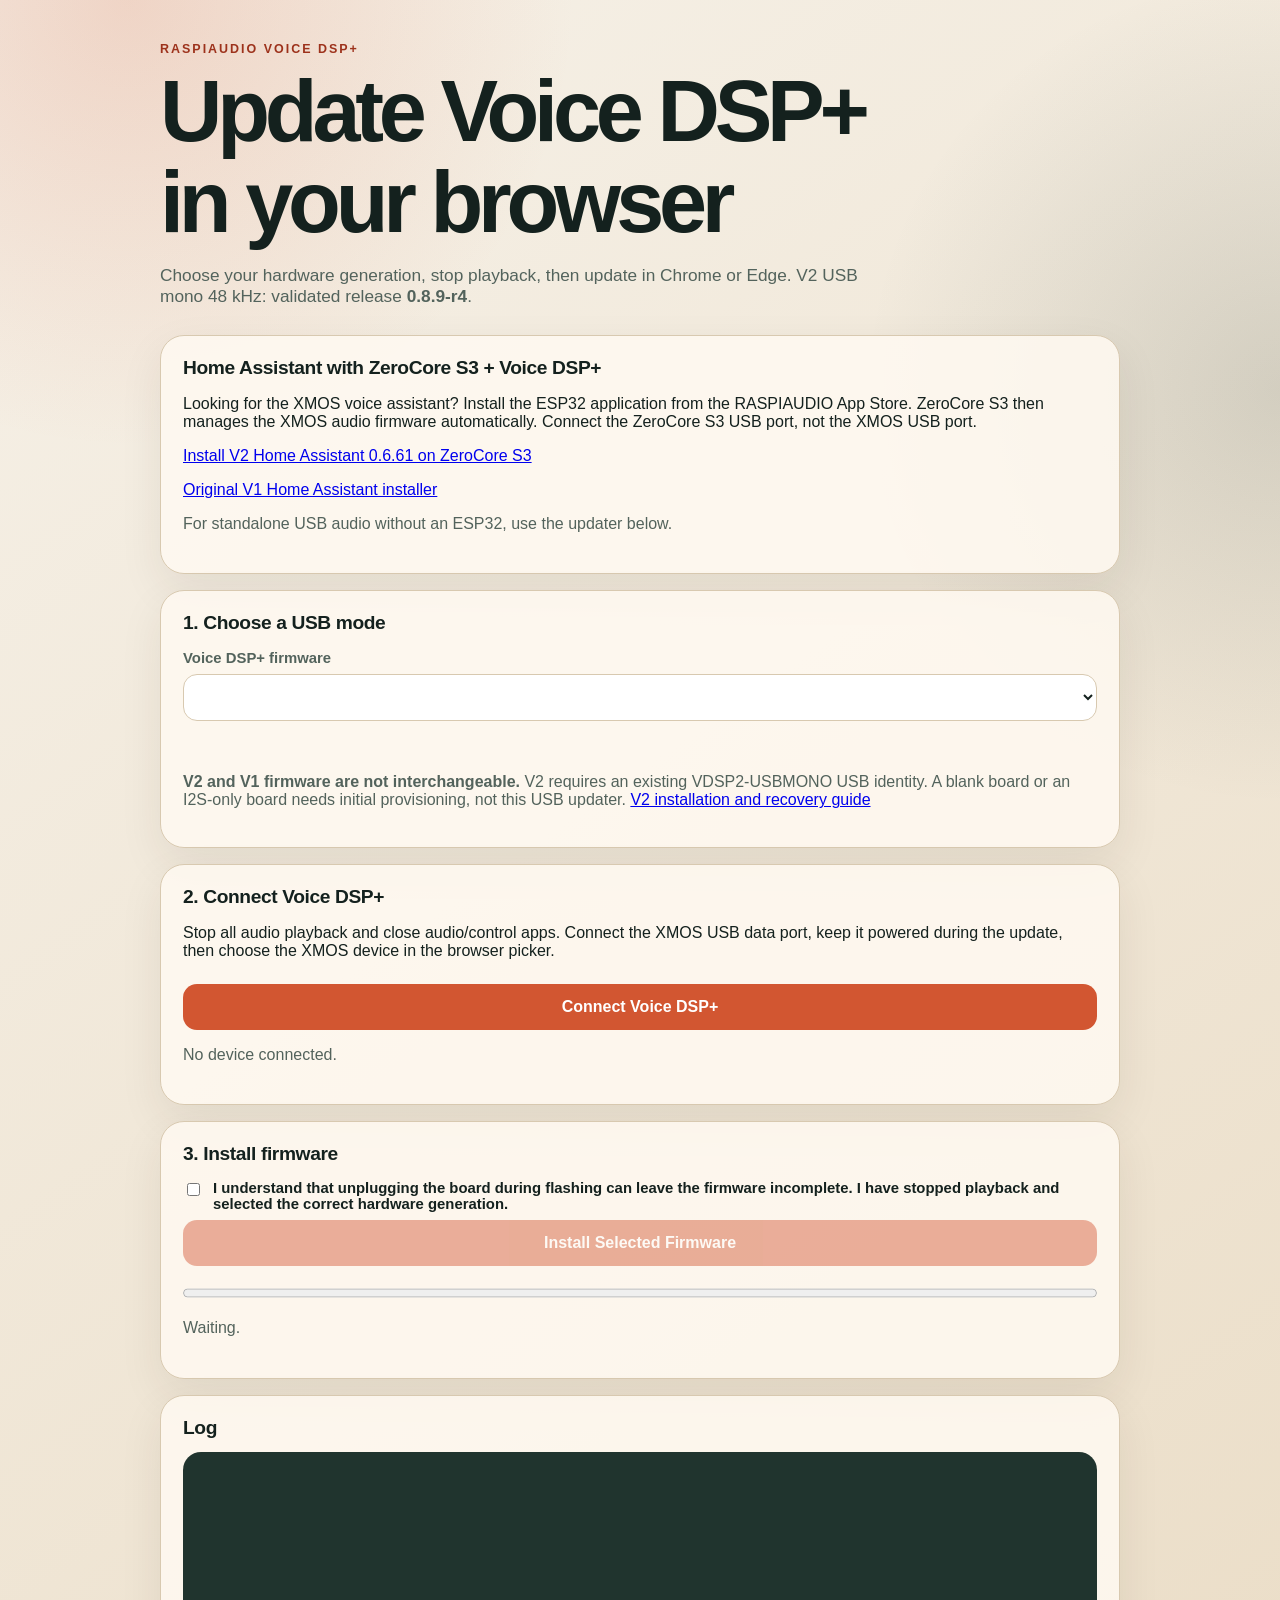
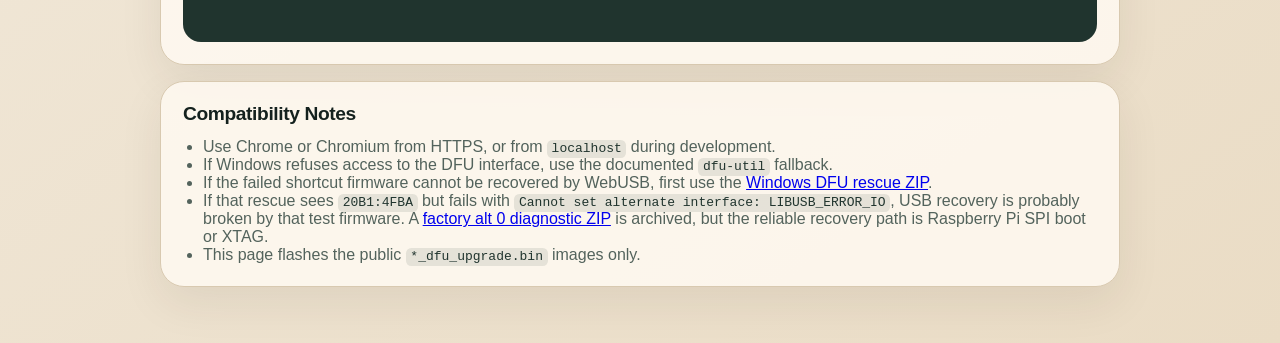
==== USB/WebInstaller/index.html @ 4074d1c8 "Deploy validated V2 web installers and add direct setup links" ====
<!doctype html>
<html lang="en">
  <head>
    <meta charset="utf-8">
    <meta name="viewport" content="width=device-width, initial-scale=1">
    <title>Voice DSP+ Web Firmware Updater</title>
    <link rel="stylesheet" href="styles.css">
  </head>
  <body>
    <main class="shell">
      <section class="hero">
        <p class="eyebrow">RASPIAUDIO VOICE DSP+</p>
        <h1>Update Voice DSP+ in your browser</h1>
        <p>
          Choose your hardware generation, stop playback, then update in Chrome
          or Edge. V2 USB mono 48 kHz: validated release <strong>0.8.9-r4</strong>.
        </p>
      </section>

      <section class="panel" aria-labelledby="home-assistant-heading">
        <h2 id="home-assistant-heading">Home Assistant with ZeroCore S3 + Voice DSP+</h2>
        <p>
          Looking for the XMOS voice assistant? Install the ESP32 application
          from the RASPIAUDIO App Store. ZeroCore S3 then manages the XMOS audio
          firmware automatically. Connect the ZeroCore S3 USB port, not the XMOS USB port.
        </p>
        <p>
          <a href="https://apps.raspiaudio.com/#device=ZeroCoreS3&amp;application=VoiceDSPV2" target="_blank" rel="noopener">
            Install V2 Home Assistant 0.6.61 on ZeroCore S3
          </a>
        </p>
        <p><a href="https://apps.raspiaudio.com/#device=ZeroCoreS3&amp;application=HomeAssistant">Original V1 Home Assistant installer</a></p>
        <p class="details">For standalone USB audio without an ESP32, use the updater below.</p>
      </section>

      <section class="panel">
        <h2>1. Choose a USB mode</h2>
        <label for="firmwareSelect">Voice DSP+ firmware</label>
        <select id="firmwareSelect"></select>
        <p id="firmwareDetails" class="details"></p>
        <p class="details"><strong>V2 and V1 firmware are not interchangeable.</strong>
          V2 requires an existing VDSP2-USBMONO USB identity. A blank board or an
          I2S-only board needs initial provisioning, not this USB updater.
          <a href="https://github.com/RASPIAUDIO/Voice-DSP-Plus/blob/V2/USB/Firmware/README.md">V2 installation and recovery guide</a></p>
      </section>

      <section id="connectPanel" class="panel">
        <h2>2. Connect Voice DSP+</h2>
        <p>
          Stop all audio playback and close audio/control apps. Connect the XMOS USB data port, keep it powered during the update, then
          choose the XMOS device in the browser picker.
        </p>
        <button id="connectButton" type="button">Connect Voice DSP+</button>
        <p id="deviceStatus" class="details">No device connected.</p>
      </section>

      <section id="flashPanel" class="panel">
        <h2>3. Install firmware</h2>
        <label class="confirm">
          <input id="confirmCheckbox" type="checkbox">
          I understand that unplugging the board during flashing can leave the
          firmware incomplete. I have stopped playback and selected the correct hardware generation.
        </label>
        <button id="flashButton" type="button" disabled>Install Selected Firmware</button>
        <progress id="progress" value="0" max="100"></progress>
        <p id="progressText" class="details">Waiting.</p>
      </section>

      <section class="panel log-panel">
        <h2>Log</h2>
        <pre id="log"></pre>
      </section>

      <section class="notes">
        <h2>Compatibility Notes</h2>
        <ul>
          <li>Use Chrome or Chromium from HTTPS, or from <code>localhost</code> during development.</li>
          <li>If Windows refuses access to the DFU interface, use the documented <code>dfu-util</code> fallback.</li>
          <li>If the failed shortcut firmware cannot be recovered by WebUSB, first use the <a href="../rescue/pi-ai-mic-dfu-rescue-4fba-windows.zip">Windows DFU rescue ZIP</a>.</li>
          <li>If that rescue sees <code>20B1:4FBA</code> but fails with <code>Cannot set alternate interface: LIBUSB_ERROR_IO</code>, USB recovery is probably broken by that test firmware. A <a href="../rescue/pi-ai-mic-dfu-rescue-4fba-factory-alt0-windows.zip">factory alt 0 diagnostic ZIP</a> is archived, but the reliable recovery path is Raspberry Pi SPI boot or XTAG.</li>
          <li>This page flashes the public <code>*_dfu_upgrade.bin</code> images only.</li>
        </ul>
      </section>
    </main>
    <script src="app-v2-089.js" type="module"></script>
  </body>
</html>
---- USB/WebInstaller/styles.css ----
:root {
  --bg: #f6f1e8;
  --ink: #14211e;
  --muted: #53635c;
  --panel: #fffaf1;
  --line: #d8c9b0;
  --accent: #d25631;
  --accent-dark: #9d321c;
  --code: #20342e;
}

* {
  box-sizing: border-box;
}

body {
  margin: 0;
  min-height: 100vh;
  color: var(--ink);
  background:
    radial-gradient(circle at 10% 0%, rgba(210, 86, 49, 0.18), transparent 28rem),
    radial-gradient(circle at 100% 20%, rgba(32, 52, 46, 0.14), transparent 26rem),
    linear-gradient(145deg, #f6f1e8, #eadcc5);
  font-family: "Aptos", "Segoe UI", sans-serif;
}

.shell {
  width: min(960px, calc(100% - 32px));
  margin: 0 auto;
  padding: 42px 0 56px;
}

.hero {
  margin-bottom: 28px;
}

.eyebrow {
  margin: 0 0 10px;
  color: var(--accent-dark);
  font-size: 0.78rem;
  font-weight: 800;
  letter-spacing: 0.16em;
  text-transform: uppercase;
}

h1,
h2 {
  margin: 0;
  line-height: 1.05;
}

h1 {
  max-width: 760px;
  font-size: clamp(2.4rem, 7vw, 5.4rem);
  letter-spacing: -0.06em;
}

h2 {
  font-size: 1.2rem;
  letter-spacing: -0.02em;
}

.hero p:last-child {
  max-width: 720px;
  margin: 18px 0 0;
  color: var(--muted);
  font-size: 1.08rem;
}

.panel,
.notes {
  margin-top: 16px;
  padding: 22px;
  border: 1px solid var(--line);
  border-radius: 24px;
  background: rgba(255, 250, 241, 0.86);
  box-shadow: 0 16px 44px rgba(48, 36, 20, 0.08);
}

label {
  display: block;
  margin-top: 16px;
  color: var(--muted);
  font-size: 0.93rem;
  font-weight: 700;
}

select,
button {
  width: 100%;
  margin-top: 8px;
  border-radius: 14px;
  font: inherit;
}

select {
  padding: 13px 14px;
  border: 1px solid var(--line);
  color: var(--ink);
  background: white;
}

button {
  padding: 14px 16px;
  border: 0;
  color: white;
  background: var(--accent);
  font-weight: 800;
  cursor: pointer;
}

button:hover:not(:disabled) {
  background: var(--accent-dark);
}

button:disabled {
  opacity: 0.45;
  cursor: not-allowed;
}

.details {
  min-height: 1.3em;
  color: var(--muted);
}

.badge {
  display: inline-block;
  margin: 0 0 12px;
  padding: 6px 10px;
  border-radius: 999px;
  color: var(--panel);
  background: var(--code);
  font-size: 0.75rem;
  font-weight: 800;
  letter-spacing: 0.08em;
  text-transform: uppercase;
}

.rpi-panel > p:not(.badge) {
  color: var(--muted);
}

.status-pending,
.status-validated {
  display: inline-block;
  margin-left: 6px;
  padding: 4px 8px;
  border-radius: 999px;
  font-size: 0.68rem;
  font-weight: 800;
  letter-spacing: 0.04em;
  vertical-align: middle;
  text-transform: uppercase;
}

.status-pending {
  color: #6d310d;
  background: #ffd8a8;
}

.status-validated {
  color: #173f2d;
  background: #ccebdc;
}

.download-link {
  display: inline-block;
  margin-top: 8px;
  padding: 13px 16px;
  border-radius: 14px;
  color: white;
  background: var(--accent);
  font-weight: 800;
  text-decoration: none;
}

.download-link:hover {
  background: var(--accent-dark);
}

[hidden] {
  display: none !important;
}

.confirm {
  display: flex;
  gap: 10px;
  align-items: flex-start;
  color: var(--ink);
  font-weight: 600;
}

.confirm input {
  width: auto;
  margin-top: 3px;
}

progress {
  width: 100%;
  height: 18px;
  margin-top: 18px;
  accent-color: var(--accent);
}

pre {
  min-height: 190px;
  max-height: 320px;
  overflow: auto;
  margin: 14px 0 0;
  padding: 16px;
  border-radius: 18px;
  color: #f9f4e8;
  background: var(--code);
  white-space: pre-wrap;
}

code {
  padding: 0.1em 0.35em;
  border-radius: 0.4em;
  color: var(--code);
  background: rgba(32, 52, 46, 0.1);
}

.notes ul {
  margin: 14px 0 0;
  padding-left: 20px;
  color: var(--muted);
}

@media (max-width: 640px) {
  .shell {
    width: min(100% - 20px, 960px);
    padding-top: 24px;
  }

  .panel,
  .notes {
    border-radius: 18px;
    padding: 18px;
  }
}
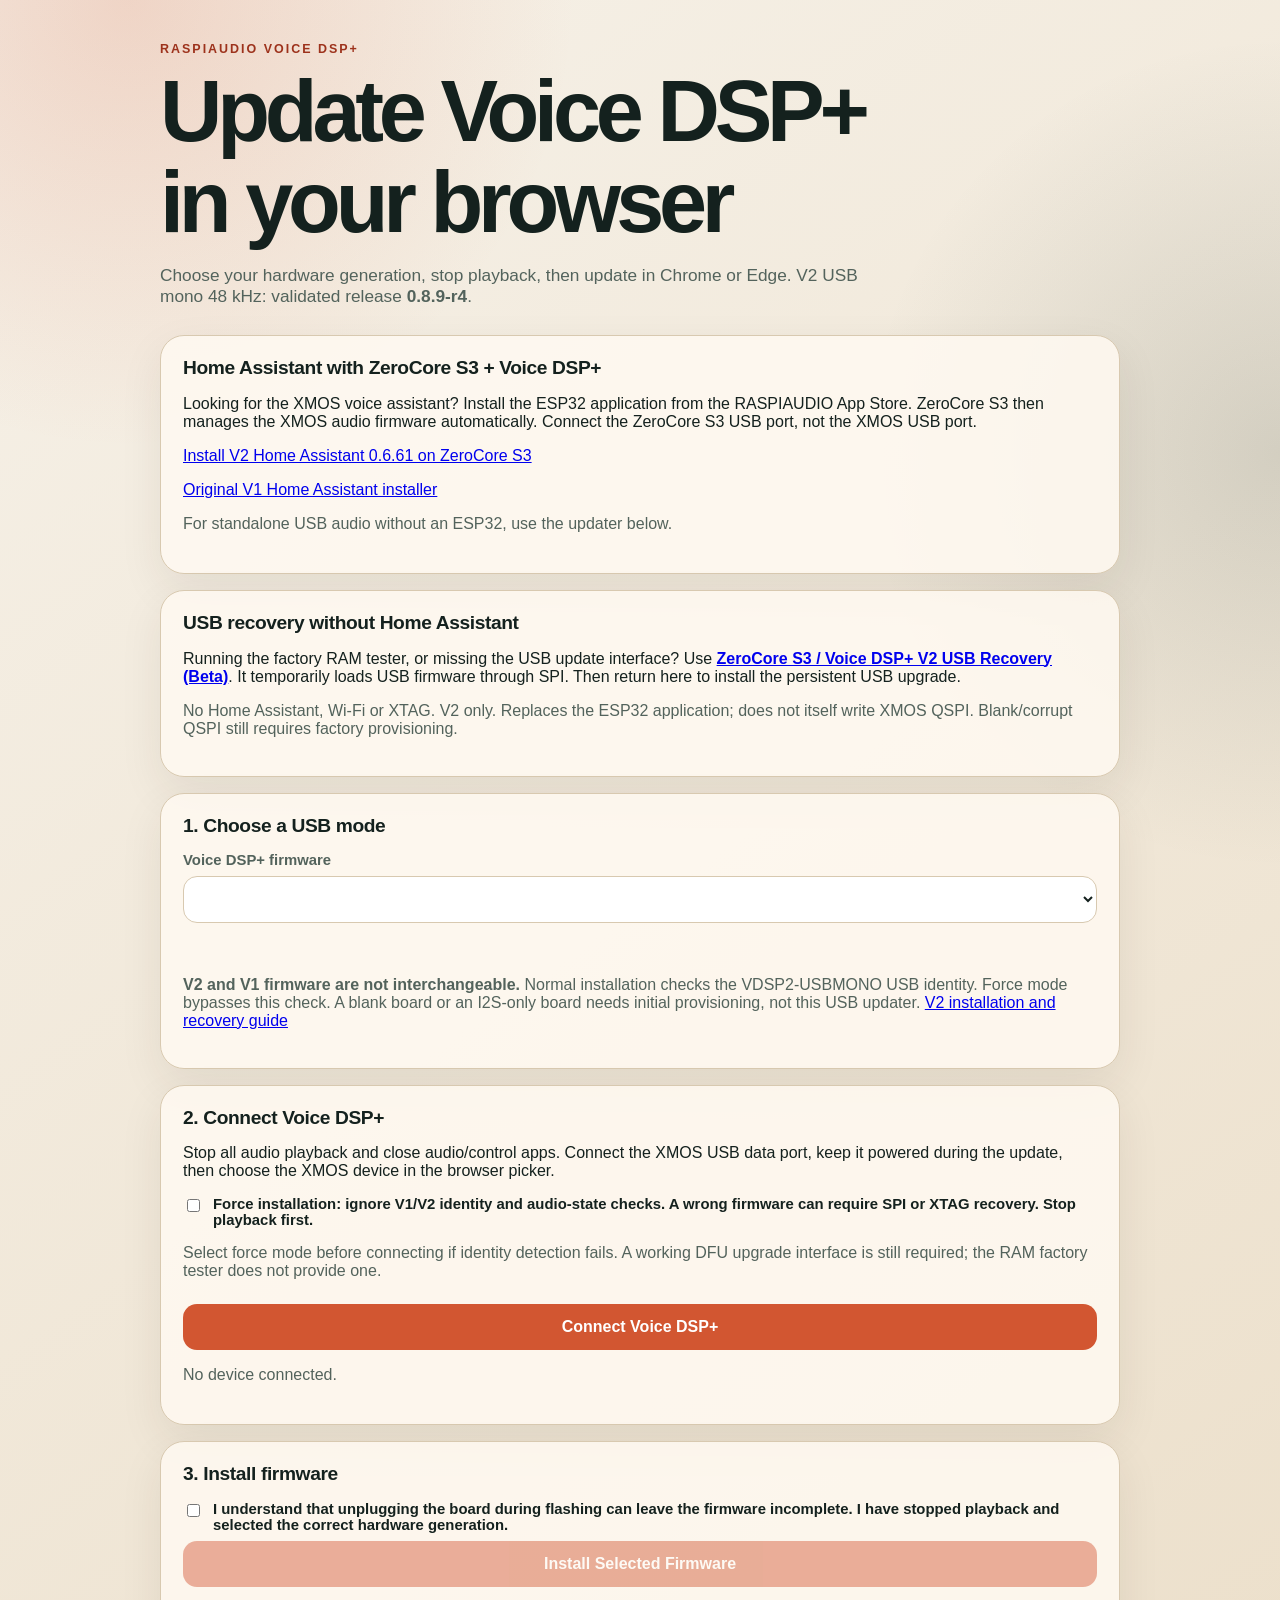
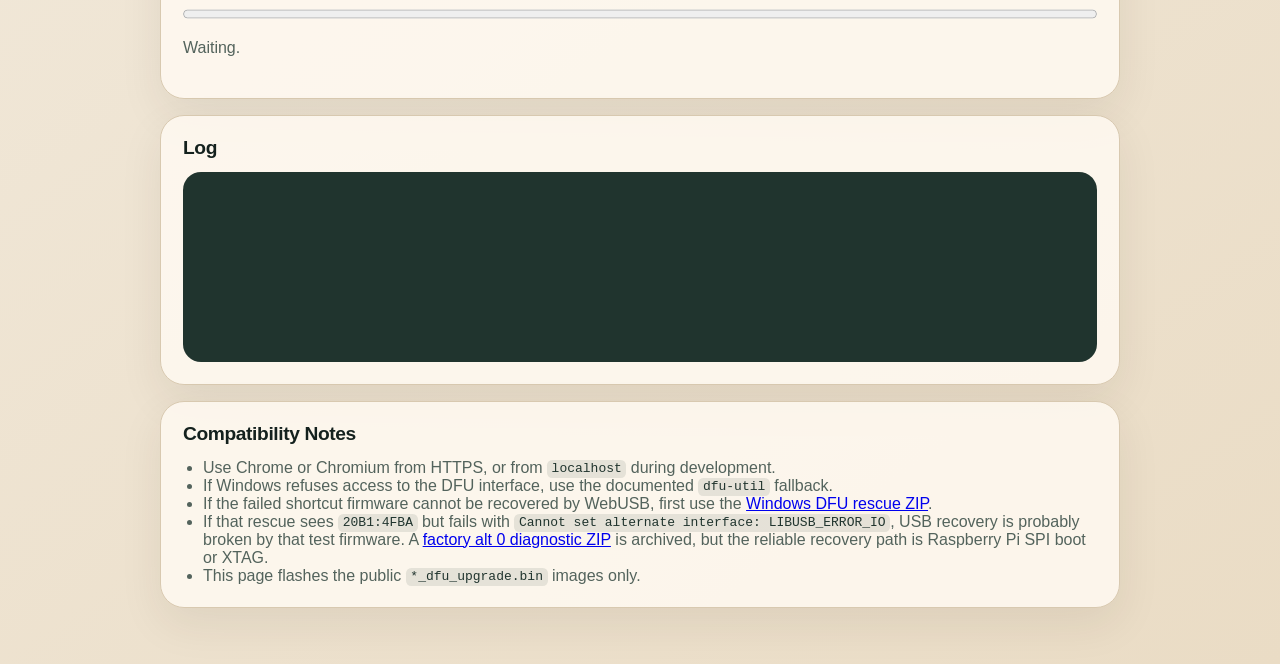
==== commit e2fa589d: "Add forced DFU mode and direct ZeroCore USB Recovery entry point" ====
--- a/USB/WebInstaller/index.html
+++ b/USB/WebInstaller/index.html
@@ -34,12 +34,21 @@
       </section>
 
       <section class="panel">
+        <h2>USB recovery without Home Assistant</h2>
+        <p>Running the factory RAM tester, or missing the USB update interface?
+          Use <a href="https://apps.raspiaudio.com/#device=ZeroCoreS3&amp;application=USBRecovery" target="_blank" rel="noopener"><strong>ZeroCore S3 / Voice DSP+ V2 USB Recovery (Beta)</strong></a>.
+          It temporarily loads USB firmware through SPI. Then return here to install the persistent USB upgrade.</p>
+        <p class="details">No Home Assistant, Wi-Fi or XTAG. V2 only. Replaces the ESP32 application;
+          does not itself write XMOS QSPI. Blank/corrupt QSPI still requires factory provisioning.</p>
+      </section>
+
+      <section class="panel">
         <h2>1. Choose a USB mode</h2>
         <label for="firmwareSelect">Voice DSP+ firmware</label>
         <select id="firmwareSelect"></select>
         <p id="firmwareDetails" class="details"></p>
         <p class="details"><strong>V2 and V1 firmware are not interchangeable.</strong>
-          V2 requires an existing VDSP2-USBMONO USB identity. A blank board or an
+          Normal installation checks the VDSP2-USBMONO USB identity. Force mode bypasses this check. A blank board or an
           I2S-only board needs initial provisioning, not this USB updater.
           <a href="https://github.com/RASPIAUDIO/Voice-DSP-Plus/blob/V2/USB/Firmware/README.md">V2 installation and recovery guide</a></p>
       </section>
@@ -50,6 +59,13 @@
           Stop all audio playback and close audio/control apps. Connect the XMOS USB data port, keep it powered during the update, then
           choose the XMOS device in the browser picker.
         </p>
+        <label class="confirm">
+          <input id="forceCheckbox" type="checkbox">
+          Force installation: ignore V1/V2 identity and audio-state checks.
+          A wrong firmware can require SPI or XTAG recovery. Stop playback first.
+        </label>
+        <p class="details">Select force mode before connecting if identity detection fails.
+          A working DFU upgrade interface is still required; the RAM factory tester does not provide one.</p>
         <button id="connectButton" type="button">Connect Voice DSP+</button>
         <p id="deviceStatus" class="details">No device connected.</p>
       </section>
@@ -82,6 +98,6 @@
         </ul>
       </section>
     </main>
-    <script src="app-v2-089.js" type="module"></script>
+    <script src="app-v2-089-r4.js" type="module"></script>
   </body>
 </html>
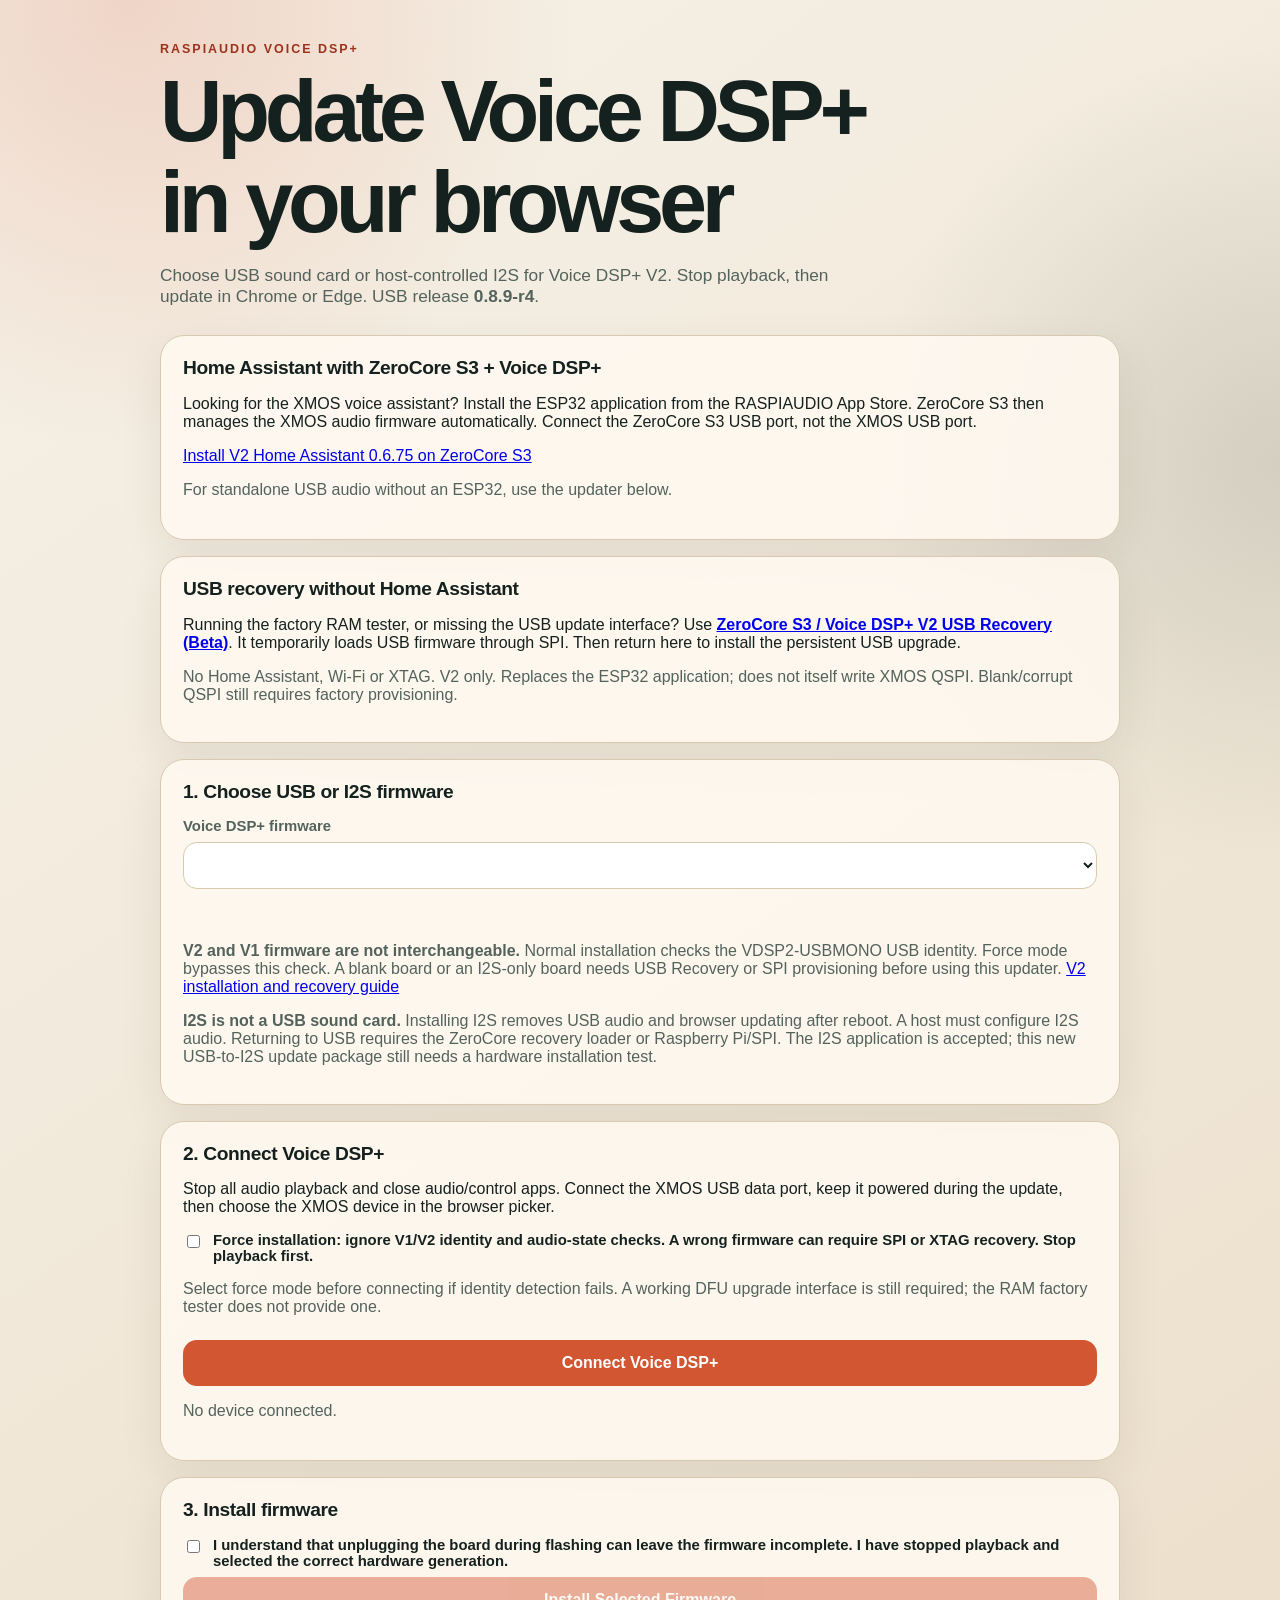
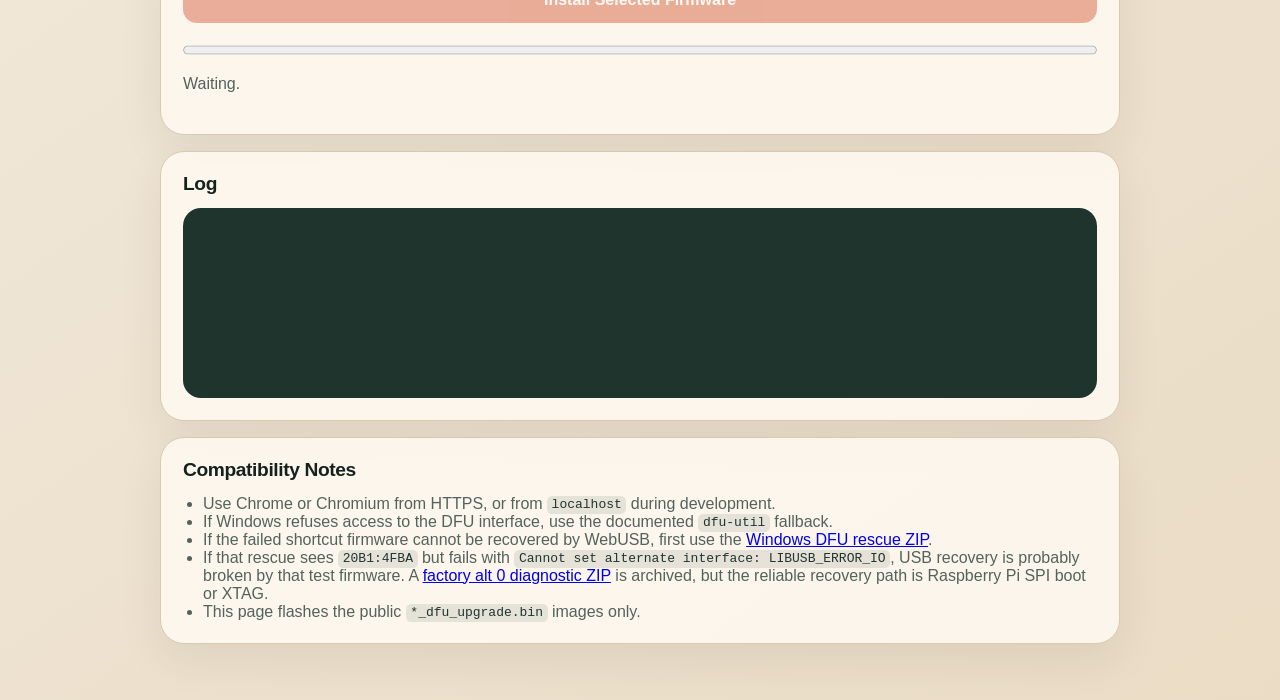
==== commit 1c373a76: "Publish V2-only USB and I2S web installer catalog" ====
--- a/USB/WebInstaller/index.html
+++ b/USB/WebInstaller/index.html
@@ -12,8 +12,8 @@
         <p class="eyebrow">RASPIAUDIO VOICE DSP+</p>
         <h1>Update Voice DSP+ in your browser</h1>
         <p>
-          Choose your hardware generation, stop playback, then update in Chrome
-          or Edge. V2 USB mono 48 kHz: validated release <strong>0.8.9-r4</strong>.
+          Choose USB sound card or host-controlled I2S for Voice DSP+ V2.
+          Stop playback, then update in Chrome or Edge. USB release <strong>0.8.9-r4</strong>.
         </p>
       </section>
 
@@ -26,10 +26,9 @@
         </p>
         <p>
           <a href="https://apps.raspiaudio.com/#device=ZeroCoreS3&amp;application=VoiceDSPV2" target="_blank" rel="noopener">
-            Install V2 Home Assistant 0.6.61 on ZeroCore S3
+            Install V2 Home Assistant 0.6.75 on ZeroCore S3
           </a>
         </p>
-        <p><a href="https://apps.raspiaudio.com/#device=ZeroCoreS3&amp;application=HomeAssistant">Original V1 Home Assistant installer</a></p>
         <p class="details">For standalone USB audio without an ESP32, use the updater below.</p>
       </section>
 
@@ -43,14 +42,17 @@
       </section>
 
       <section class="panel">
-        <h2>1. Choose a USB mode</h2>
+        <h2>1. Choose USB or I2S firmware</h2>
         <label for="firmwareSelect">Voice DSP+ firmware</label>
         <select id="firmwareSelect"></select>
         <p id="firmwareDetails" class="details"></p>
         <p class="details"><strong>V2 and V1 firmware are not interchangeable.</strong>
           Normal installation checks the VDSP2-USBMONO USB identity. Force mode bypasses this check. A blank board or an
-          I2S-only board needs initial provisioning, not this USB updater.
+          I2S-only board needs USB Recovery or SPI provisioning before using this updater.
           <a href="https://github.com/RASPIAUDIO/Voice-DSP-Plus/blob/V2/USB/Firmware/README.md">V2 installation and recovery guide</a></p>
+        <p class="details"><strong>I2S is not a USB sound card.</strong> Installing I2S removes USB audio and browser updating after reboot.
+          A host must configure I2S audio. Returning to USB requires the ZeroCore recovery loader or Raspberry Pi/SPI.
+          The I2S application is accepted; this new USB-to-I2S update package still needs a hardware installation test.</p>
       </section>
 
       <section id="connectPanel" class="panel">
@@ -98,6 +100,6 @@
         </ul>
       </section>
     </main>
-    <script src="app-v2-089-r4.js" type="module"></script>
+    <script src="app-v2-usb-i2s-r5.js" type="module"></script>
   </body>
 </html>
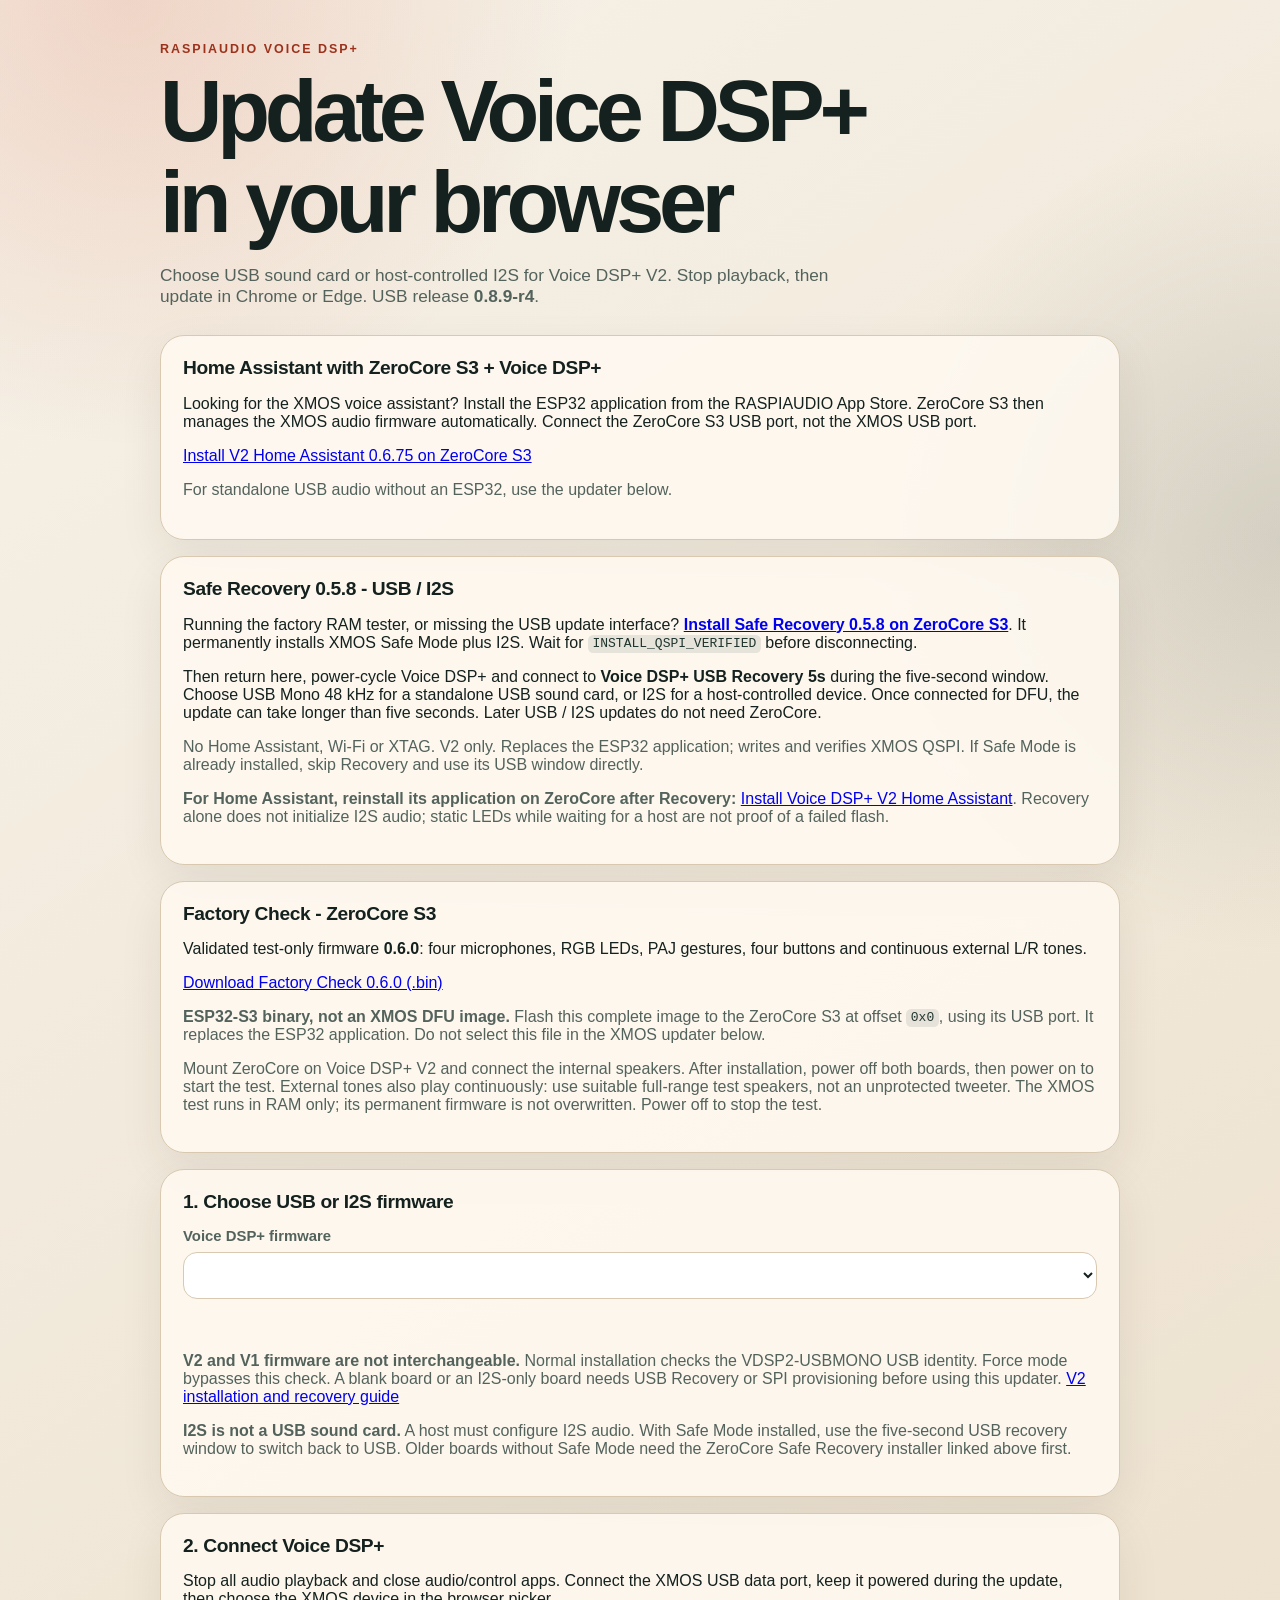
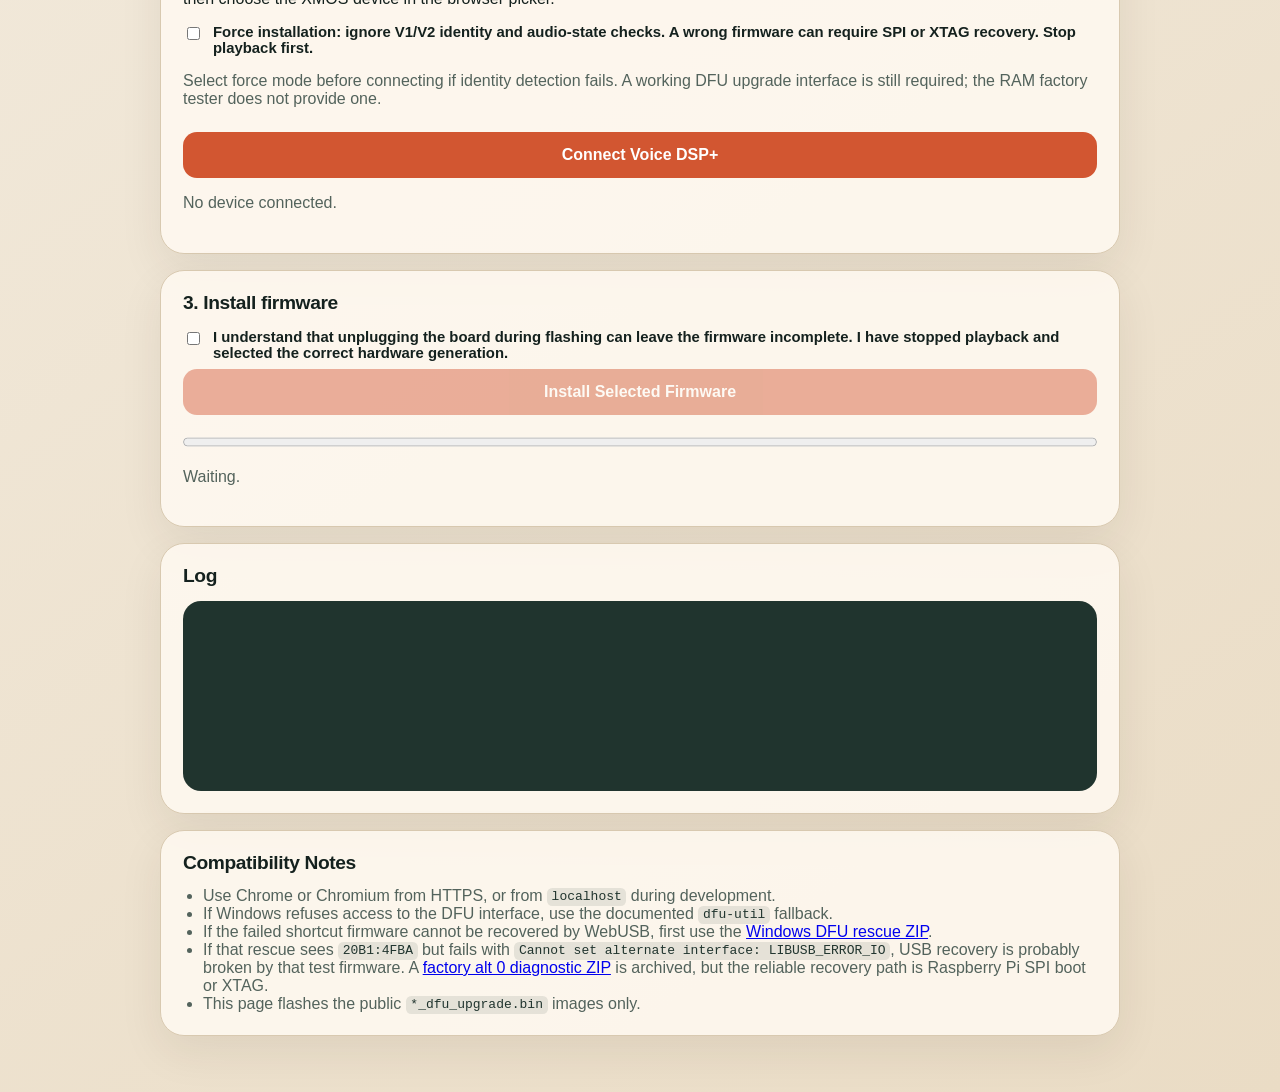
==== commit 092482a6: "Link Safe Recovery 0.5.8 and clarify USB I2S and HA setup" ====
--- a/USB/WebInstaller/index.html
+++ b/USB/WebInstaller/index.html
@@ -33,12 +33,35 @@
       </section>
 
       <section class="panel">
-        <h2>USB recovery without Home Assistant</h2>
+        <h2>Safe Recovery 0.5.8 - USB / I2S</h2>
         <p>Running the factory RAM tester, or missing the USB update interface?
-          Use <a href="https://apps.raspiaudio.com/#device=ZeroCoreS3&amp;application=USBRecovery" target="_blank" rel="noopener"><strong>ZeroCore S3 / Voice DSP+ V2 USB Recovery (Beta)</strong></a>.
-          It temporarily loads USB firmware through SPI. Then return here to install the persistent USB upgrade.</p>
+          <a href="https://apps.raspiaudio.com/#device=ZeroCoreS3&amp;application=USBRecovery" target="_blank" rel="noopener"><strong>Install Safe Recovery 0.5.8 on ZeroCore S3</strong></a>.
+          It permanently installs XMOS Safe Mode plus I2S. Wait for <code>INSTALL_QSPI_VERIFIED</code> before disconnecting.</p>
+        <p>Then return here, power-cycle Voice DSP+ and connect to <strong>Voice DSP+ USB Recovery 5s</strong> during the five-second window.
+          Choose USB Mono 48 kHz for a standalone USB sound card, or I2S for a host-controlled device.
+          Once connected for DFU, the update can take longer than five seconds. Later USB / I2S updates do not need ZeroCore.</p>
         <p class="details">No Home Assistant, Wi-Fi or XTAG. V2 only. Replaces the ESP32 application;
-          does not itself write XMOS QSPI. Blank/corrupt QSPI still requires factory provisioning.</p>
+          writes and verifies XMOS QSPI. If Safe Mode is already installed, skip Recovery and use its USB window directly.</p>
+        <p class="details"><strong>For Home Assistant, reinstall its application on ZeroCore after Recovery:</strong>
+          <a href="https://apps.raspiaudio.com/#device=ZeroCoreS3&amp;application=VoiceDSPV2" target="_blank" rel="noopener">Install Voice DSP+ V2 Home Assistant</a>.
+          Recovery alone does not initialize I2S audio; static LEDs while waiting for a host are not proof of a failed flash.</p>
+      </section>
+
+      <section id="factory-check" class="panel" aria-labelledby="factory-check-heading">
+        <h2 id="factory-check-heading">Factory Check - ZeroCore S3</h2>
+        <p>Validated test-only firmware <strong>0.6.0</strong>: four microphones,
+          RGB LEDs, PAJ gestures, four buttons and continuous external L/R tones.</p>
+        <p><a href="firmware/voicedsp-factory-check-0.6.0-zerocore-s3.bin" download>
+          Download Factory Check 0.6.0 (.bin)</a></p>
+        <p class="details"><strong>ESP32-S3 binary, not an XMOS DFU image.</strong>
+          Flash this complete image to the ZeroCore S3 at offset <code>0x0</code>,
+          using its USB port. It replaces the ESP32 application. Do not select
+          this file in the XMOS updater below.</p>
+        <p class="details">Mount ZeroCore on Voice DSP+ V2 and connect the internal speakers.
+          After installation, power off both boards, then power on to start the test.
+          External tones also play continuously: use suitable full-range test speakers,
+          not an unprotected tweeter. The XMOS test runs in RAM only;
+          its permanent firmware is not overwritten. Power off to stop the test.</p>
       </section>
 
       <section class="panel">
@@ -50,9 +73,9 @@
           Normal installation checks the VDSP2-USBMONO USB identity. Force mode bypasses this check. A blank board or an
           I2S-only board needs USB Recovery or SPI provisioning before using this updater.
           <a href="https://github.com/RASPIAUDIO/Voice-DSP-Plus/blob/V2/USB/Firmware/README.md">V2 installation and recovery guide</a></p>
-        <p class="details"><strong>I2S is not a USB sound card.</strong> Installing I2S removes USB audio and browser updating after reboot.
-          A host must configure I2S audio. Returning to USB requires the ZeroCore recovery loader or Raspberry Pi/SPI.
-          The I2S application is accepted; this new USB-to-I2S update package still needs a hardware installation test.</p>
+        <p class="details"><strong>I2S is not a USB sound card.</strong> A host must configure I2S audio.
+          With Safe Mode installed, use the five-second USB recovery window to switch back to USB.
+          Older boards without Safe Mode need the ZeroCore Safe Recovery installer linked above first.</p>
       </section>
 
       <section id="connectPanel" class="panel">
